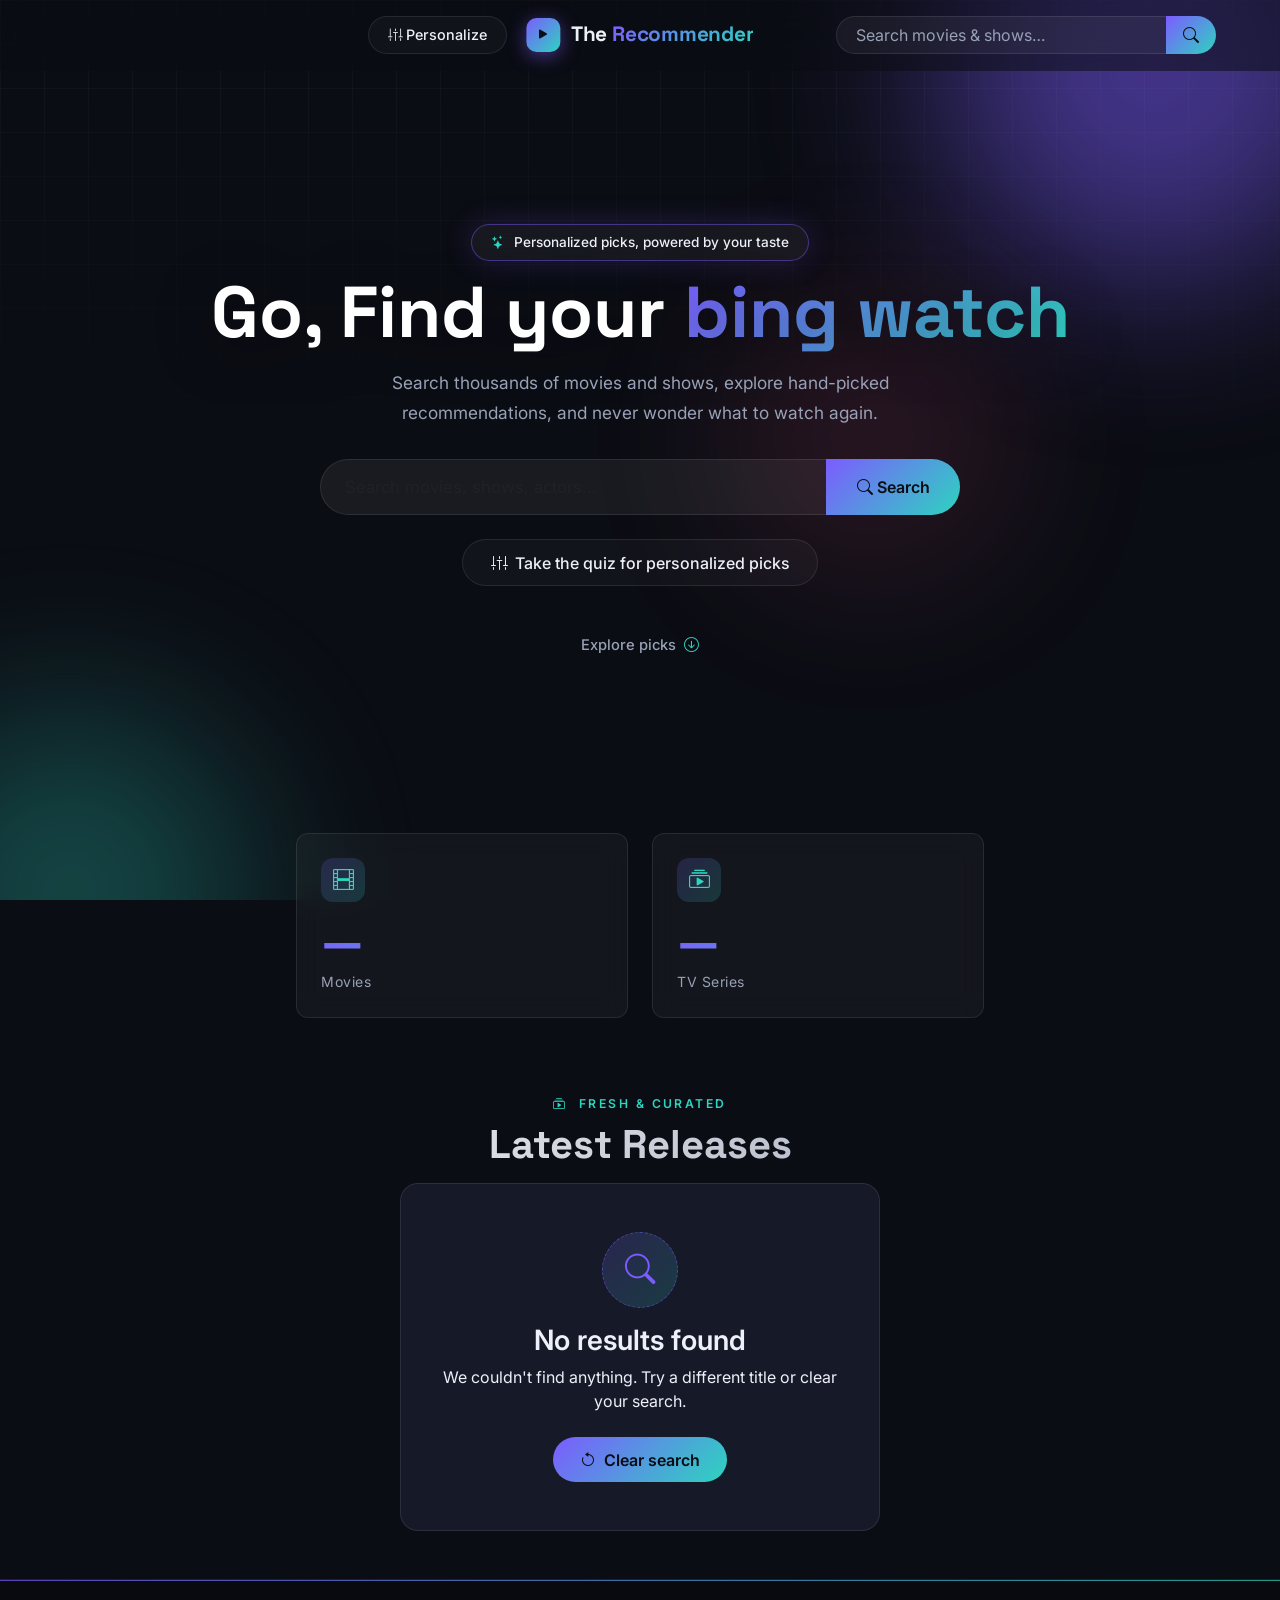
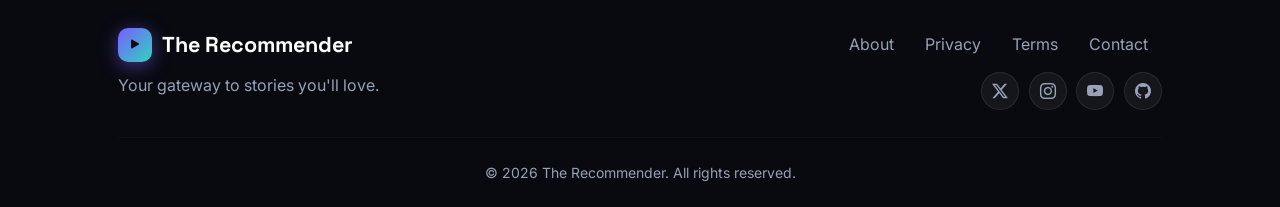
==== client/index.html @ 30dfb235 "Initial commit" ====
<!DOCTYPE html>
<html lang="en">
<head>
  <meta charset="UTF-8">
  <title>The Recommender – Discover Your Next Favorite</title>
  <meta name="viewport" content="width=device-width, initial-scale=1">
  <meta name="theme-color" content="#0b0d14">
  <meta name="description" content="The Recommender — discover movies and TV shows matched to your taste.">
  <link rel="icon" type="image/svg+xml" href="data:image/svg+xml,<svg xmlns='http://www.w3.org/2000/svg' viewBox='0 0 32 32'><rect width='32' height='32' rx='8' fill='%230b0d14'/><defs><linearGradient id='g' x1='0' y1='0' x2='1' y2='1'><stop offset='0' stop-color='%237c5cff'/><stop offset='1' stop-color='%232dd4bf'/></linearGradient></defs><path d='M9 11h5v10H9zM18 11h5v10h-5z' fill='url(%23g)'/><circle cx='23.5' cy='8.5' r='2.2' fill='%23ff5c8a'/></svg>">

  <link rel="preconnect" href="https://fonts.googleapis.com">
  <link rel="preconnect" href="https://fonts.gstatic.com" crossorigin>
  <link href="https://fonts.googleapis.com/css2?family=Space+Grotesk:wght@500;600;700&family=Inter:wght@300;400;500;600;700&display=swap" rel="stylesheet">
  <link href="https://cdn.jsdelivr.net/npm/bootstrap@5.3.3/dist/css/bootstrap.min.css" rel="stylesheet" integrity="sha384-QWTKZyjpPEjISv5WaRU9OFeRpok6YctnYmDr5pNlyT2bRjXh0JMhjY6hW+ALEwIH" crossorigin="anonymous">
  <link href="https://cdn.jsdelivr.net/npm/bootstrap-icons@1.11.3/font/bootstrap-icons.css" rel="stylesheet" integrity="sha384-tViUnnbYAV00FLIhhi3v/dWt3Jxw4gZQcNoSCxCIFNJVCx7/D55/wXsrNIRANwdD" crossorigin="anonymous">
  <link href="assets/css/style.css" rel="stylesheet">
</head>
<body>
  <div class="bg-scene" aria-hidden="true">
    <div class="bg-grid"></div>
    <div class="bg-orb orb-1"></div>
    <div class="bg-orb orb-2"></div>
    <div class="bg-orb orb-3"></div>
  </div>

  <nav class="navbar navbar-expand-lg px-3 px-md-5 py-3" id="mainNavbar">
    <div class="container-fluid px-0 px-lg-3">
      <a class="navbar-brand" href="index.html">
        <span class="brand-logo"><i class="bi bi-play-fill"></i></span>
        <span class="brand-text">The <span class="grad">Recommender</span></span>
      </a>
      <button class="navbar-toggler border-0" type="button" data-bs-toggle="collapse" data-bs-target="#navContent"
              aria-controls="navContent" aria-expanded="false" aria-label="Toggle navigation">
        <i class="bi bi-list text-light fs-3"></i>
      </button>
      <div class="collapse navbar-collapse" id="navContent">
        <a class="btn btn-ghost me-2 my-2 my-lg-0" href="personalize.html" style="padding:.45rem 1.2rem;font-size:.9rem;">
          <i class="bi bi-sliders2-vertical me-1"></i>Personalize
        </a>
        <form class="search-form ms-auto w-100 w-lg-auto my-3 my-lg-0" id="navbarSearch" action="index.html" method="GET" role="search">
          <div class="input-group">
            <input class="form-control" type="search" name="q" placeholder="Search movies & shows…"
                   value="" aria-label="Search">
            <button class="btn" type="submit"><i class="bi bi-search"></i></button>
          </div>
        </form>
      </div>
    </div>
  </nav>

  <!-- Hero -->
  <section class="hero d-flex align-items-center" style="min-height:82vh;">
    <div class="container px-3 px-md-5 position-relative py-5 text-center">
      <span class="hero-pill fade-in-up"><i class="bi bi-stars"></i> Personalized picks, powered by your taste</span>
      <h1 class="hero-title fade-in-up">Go, Find your <span class="grad">bing watch</span></h1>
      <p class="hero-sub fade-in-up" style="animation-delay:.08s;">
        Search thousands of movies and shows, explore hand-picked recommendations,
        and never wonder what to watch again.
      </p>

      <form class="hero-search fade-in-up" style="animation-delay:.16s;" action="index.html" method="GET" role="search">
        <div class="input-group input-group-lg">
          <input class="form-control" type="search" name="q" placeholder="Search movies, shows, actors…"
                 value="" aria-label="Search">
          <button class="btn" type="submit"><i class="bi bi-search me-1"></i><span>Search</span></button>
        </div>
      </form>

      <div class="mt-4 fade-in-up" style="animation-delay:.26s;">
        <a href="personalize.html" class="btn btn-ghost"><i class="bi bi-sliders2-vertical me-2"></i>Take the quiz for personalized picks</a>
      </div>

      <a href="#explore" class="scroll-hint mt-5 d-inline-flex align-items-center gap-2 text-decoration-none">
        Explore picks<i class="bi bi-arrow-down-circle"></i>
      </a>
    </div>
  </section>

  <!-- Database counters -->
  <section class="py-4 position-relative" id="stats">
    <div class="container px-3 px-md-5 position-relative">
      <div class="row g-4 justify-content-center" id="statsRow">
        <div class="col-12 col-md-6 col-lg-4 reveal">
          <div class="stat-card p-4">
            <div class="stat-icon"><i class="bi bi-film"></i></div>
            <div class="counter display-5" id="statMovies">0</div>
            <small>Movies</small>
          </div>
        </div>
        <div class="col-12 col-md-6 col-lg-4 reveal">
          <div class="stat-card p-4">
            <div class="stat-icon"><i class="bi bi-collection-play"></i></div>
            <div class="counter display-5" id="statTv">0</div>
            <small>TV Series</small>
          </div>
        </div>
      </div>
    </div>
  </section>

  <!-- Explore -->
  <section class="py-5 position-relative" id="explore">
    <div class="container px-3 px-md-5 position-relative">
      <div class="section-head reveal">
        <span class="section-kicker"><i class="bi bi-collection-play me-1"></i> Fresh &amp; curated</span>
        <h2 class="section-title" id="sectionTitle">Latest Releases</h2>
      </div>

      <div class="loading" id="loading">
        <div class="spinner-border" role="status"></div>
        <div class="mt-2">Loading titles…</div>
      </div>

      <div class="row g-4" id="posterGrid"></div>

      <div class="empty-state text-center" id="emptyState" style="display:none;">
        <div class="empty-icon mx-auto mb-3"><i class="bi bi-search"></i></div>
        <h3 class="fw-semibold mb-2">No results found</h3>
        <p class="muted mb-4">We couldn't find anything. Try a different title or clear your search.</p>
        <a href="index.html" class="btn btn-gradient"><i class="bi bi-arrow-counterclockwise me-2"></i>Clear search</a>
      </div>

      <!-- Pagination -->
      <nav class="pb-5" aria-label="Pagination" id="paginationWrap" style="display:none;">
        <div class="text-center mb-3"><small class="text-muted" id="paginationInfo"></small></div>
        <ul class="pagination" id="pagination"></ul>
      </nav>
    </div>
  </section>

  <footer>
    <div class="container px-3 px-md-5">
      <div class="row align-items-center">
        <div class="col-12 col-md-6 text-center text-md-start mb-4 mb-md-0">
          <div class="footer-brand justify-content-center justify-content-md-start">
            <span class="brand-logo"><i class="bi bi-play-fill"></i></span>The Recommender
          </div>
          <p class="footer-tagline">Your gateway to stories you'll love.</p>
        </div>
        <div class="col-12 col-md-6">
          <div class="footer-links text-center text-md-end mb-3">
            <a href="#">About</a>
            <a href="#">Privacy</a>
            <a href="#">Terms</a>
            <a href="#">Contact</a>
          </div>
          <div class="social-icons">
            <a href="#" aria-label="Twitter"><i class="bi bi-twitter-x"></i></a>
            <a href="#" aria-label="Instagram"><i class="bi bi-instagram"></i></a>
            <a href="#" aria-label="YouTube"><i class="bi bi-youtube"></i></a>
            <a href="#" aria-label="GitHub"><i class="bi bi-github"></i></a>
          </div>
        </div>
      </div>
      <hr class="my-4" style="border-color:var(--border)">
      <p class="text-center small text-muted mb-0">&copy; 2026 The Recommender. All rights reserved.</p>
    </div>
  </footer>

  <button class="back-to-top" id="backToTop" aria-label="Back to top"><i class="bi bi-arrow-up"></i></button>
  <div class="toast-stack" id="toastStack" aria-live="polite"></div>

  <script src="https://cdn.jsdelivr.net/npm/bootstrap@5.3.3/dist/js/bootstrap.bundle.min.js" integrity="sha384-YvpcrYf0tY3lHB60NNkmXc5s9fDVZLESaAA55NDzOxhy9GkcIdslK1eN7N6jIeHz" crossorigin="anonymous"></script>
  <script src="config.js"></script>
  <script src="assets/js/app.js"></script>
  <script src="assets/js/index.js"></script>
</body>
</html>
---- client/assets/css/style.css ----
:root{
  --brand-left:1rem;
  --bg:#0b0d14;
  --surface:#161a28;
  --surface-2:#1d2334;
  --border:rgba(255,255,255,.09);
  --text:#edf0f8;
  --muted:#98a1b5;
  --violet:#7c5cff;
  --teal:#2dd4bf;
  --pink:#ff5c8a;
  --gradient:linear-gradient(135deg,#7c5cff 0%,#2dd4bf 100%);
  --gradient-soft:linear-gradient(135deg,rgba(124,92,255,.18),rgba(45,212,191,.18));
  --radius:18px;
  --radius-sm:12px;
  --shadow:0 24px 60px rgba(0,0,0,.5);
  --transition:all .35s cubic-bezier(.4,0,.2,1);
}

*{box-sizing:border-box}
html{scroll-behavior:smooth}
body{
  margin:0;
  background:
    radial-gradient(1100px 560px at 85% -10%,rgba(124,92,255,.13),transparent 60%),
    radial-gradient(900px 520px at -5% 15%,rgba(45,212,191,.07),transparent 55%),
    var(--bg);
  background-attachment:fixed;
  color:var(--text);
  font-family:'Inter',sans-serif;
  -webkit-font-smoothing:antialiased;
  overflow-x:hidden;
}

::selection{background:var(--violet);color:#fff}
::-webkit-scrollbar{width:9px;height:9px}
::-webkit-scrollbar-track{background:var(--bg)}
::-webkit-scrollbar-thumb{background:linear-gradient(180deg,var(--violet),var(--teal));border-radius:6px}
::-webkit-scrollbar-thumb:hover{background:var(--violet)}

a{color:inherit}
img{max-width:100%}

.grad{background:var(--gradient);-webkit-background-clip:text;background-clip:text;-webkit-text-fill-color:transparent}
.text-muted{color:var(--muted)!important}

/* ============ Navbar ============ */
.navbar{
  position:sticky;top:0;z-index:1000;
  background:rgba(11,13,20,.55);
  backdrop-filter:blur(20px);
  -webkit-backdrop-filter:blur(20px);
  border-bottom:1px solid transparent;
  transition:var(--transition);
}
.navbar.scrolled{
  background:rgba(11,13,20,.9);
  border-bottom-color:var(--border);
  box-shadow:0 12px 40px rgba(0,0,0,.5);
}
.navbar-brand{
  font-family:'Space Grotesk',sans-serif;
  font-weight:700;font-size:1.3rem;
  color:var(--text);letter-spacing:-.01em;
  display:flex;align-items:center;gap:.65rem;
  transition:var(--transition);
}
.navbar-brand:hover{color:#fff}
.brand-logo{
  width:34px;height:34px;border-radius:10px;
  background:var(--gradient);
  display:inline-flex;align-items:center;justify-content:center;
  color:#0b0d14;font-size:1rem;
  box-shadow:0 4px 18px rgba(124,92,255,.5);
  transition:var(--transition);
}
.navbar-brand:hover .brand-logo{transform:rotate(-8deg) scale(1.06)}
.brand-text{white-space:nowrap}
.search-form{max-width:380px;transition:opacity .35s ease,visibility .35s ease}
@media (min-width:992px){
  .search-form.search-hidden{opacity:0;visibility:hidden;pointer-events:none}
}
.search-form .form-control{
  background:rgba(255,255,255,.05);
  border:1px solid var(--border);
  color:var(--text);
  border-radius:50rem;
  padding-left:1.2rem;
  transition:var(--transition);
}
.search-form .form-control::placeholder{color:var(--muted)}
.search-form .form-control:focus{
  background:rgba(255,255,255,.07);
  border-color:var(--violet);
  box-shadow:0 0 0 4px rgba(124,92,255,.18);
}
.search-form .btn{
  border-radius:50rem;background:var(--gradient);border:none;color:#0b0d14;
  font-weight:600;padding:.375rem 1.05rem;transition:var(--transition);
}
.search-form .btn:hover{box-shadow:0 0 20px rgba(124,92,255,.5);transform:scale(1.03)}
.navbar-toggler:focus{box-shadow:none}

@media (min-width:992px){
  .navbar .navbar-brand{
    position:absolute;left:var(--brand-left);top:50%;
    transform:translateY(-50%);z-index:2;
    transition:left .45s cubic-bezier(.4,0,.2,1),transform .45s cubic-bezier(.4,0,.2,1),color .35s;
  }
  .navbar.search-centered .navbar-brand{left:50%;transform:translate(-50%,-50%)}
  .brand-logo{transition:opacity .3s ease,transform .3s ease}
  .navbar.search-centered .brand-logo{opacity:0;transform:scale(.4)}
  .navbar-collapse{padding-left:19rem}
}

/* ============ Buttons ============ */
.btn-gradient{
  background:var(--gradient);border:none;color:#0b0d14;font-weight:600;
  border-radius:50rem;padding:.65rem 1.7rem;transition:var(--transition);
}
.btn-gradient:hover{
  box-shadow:0 10px 30px rgba(124,92,255,.5);transform:translateY(-3px);color:#0b0d14;
}
.btn-ghost{
  border:1px solid var(--border);color:var(--text);background:rgba(255,255,255,.03);
  border-radius:50rem;padding:.65rem 1.7rem;font-weight:500;transition:var(--transition);
}
.btn-ghost:hover{
  border-color:var(--violet);color:#fff;box-shadow:0 0 24px rgba(124,92,255,.3);transform:translateY(-3px);
}

/* ============ Full-page background (continuous grid + orbs) ============ */
.bg-scene{
  position:fixed;inset:0;z-index:-1;pointer-events:none;overflow:hidden;
  background:var(--bg);
}
.bg-grid{
  position:absolute;inset:0;
  background-image:
    linear-gradient(rgba(255,255,255,.045) 1px,transparent 1px),
    linear-gradient(90deg,rgba(255,255,255,.045) 1px,transparent 1px);
  background-size:44px 44px;
  -webkit-mask-image:linear-gradient(180deg,#000 0%,rgba(0,0,0,.5) 18%,transparent 55%);
  mask-image:linear-gradient(180deg,#000 0%,rgba(0,0,0,.5) 18%,transparent 55%);
}
.bg-orb{position:absolute;border-radius:50%;filter:blur(90px);pointer-events:none;will-change:transform}
.bg-orb.orb-1{width:430px;height:430px;background:var(--violet);top:-150px;right:-90px;opacity:.5;animation:float 15s ease-in-out infinite}
.bg-orb.orb-2{width:360px;height:360px;background:var(--teal);bottom:-170px;left:-110px;opacity:.3;animation:float 19s ease-in-out infinite reverse}
.bg-orb.orb-3{width:260px;height:260px;background:var(--pink);top:34%;left:58%;opacity:.16;animation:float 23s ease-in-out infinite}
@keyframes float{0%,100%{transform:translate(0,0)}50%{transform:translate(34px,-34px)}}

/* ============ Hero ============ */
.hero{position:relative;overflow:hidden}

.hero-pill{
  display:inline-flex;align-items:center;gap:.55rem;
  padding:.45rem 1.2rem;border-radius:50rem;
  background:rgba(255,255,255,.05);border:1px solid rgba(124,92,255,.45);
  color:var(--text);font-size:.85rem;font-weight:500;
  backdrop-filter:blur(8px);box-shadow:0 0 30px rgba(124,92,255,.2);
}
.hero-pill i{color:var(--teal)}
.hero-title{
  font-family:'Space Grotesk',sans-serif;font-weight:700;
  font-size:clamp(2.4rem,7vw,4.5rem);line-height:1.05;color:#fff;
  text-wrap:balance;margin:.9rem 0 0;
  text-shadow:0 10px 60px rgba(0,0,0,.45);
}
.hero-sub{
  max-width:620px;margin:1.1rem auto 2rem;
  color:var(--muted);font-size:1.08rem;line-height:1.7;
}
.hero-search{max-width:640px;margin:0 auto}
.hero-search .form-control{
  height:56px;font-size:1.05rem;border-radius:50rem;
  background:rgba(255,255,255,.06);border:1px solid var(--border);
  padding-left:1.5rem;color:var(--text);transition:var(--transition);
}
.hero-search .form-control:focus{
  background:rgba(255,255,255,.08);border-color:var(--violet);
  box-shadow:0 0 0 5px rgba(124,92,255,.2);
}
.hero-search .btn{
  height:56px;padding:0 1.9rem;border-radius:50rem;
  background:var(--gradient);border:none;color:#0b0d14;font-weight:600;font-size:1rem;
  transition:var(--transition);
}
.hero-search .btn:hover{box-shadow:0 8px 30px rgba(124,92,255,.5);transform:scale(1.03)}

.query-chip{
  display:inline-flex;align-items:center;gap:.6rem;
  padding:.5rem 1.1rem;border-radius:50rem;
  background:rgba(124,92,255,.14);border:1px solid rgba(124,92,255,.5);
  color:#d9d2ff;font-size:.9rem;
}
.query-chip a{color:#fff;opacity:.7;transition:opacity .2s}
.query-chip a:hover{opacity:1}

.stat-card{
  background:rgba(255,255,255,.04);border:1px solid var(--border);
  border-radius:var(--radius-sm);backdrop-filter:blur(12px);
  transition:var(--transition);position:relative;overflow:hidden;
}
.stat-card::before{
  content:"";position:absolute;inset:0;
  background:radial-gradient(circle at 50% -30%,rgba(124,92,255,.25),transparent 60%);
  opacity:0;transition:opacity .4s;
}
.stat-card:hover{transform:translateY(-5px);border-color:rgba(124,92,255,.55);box-shadow:0 14px 34px rgba(0,0,0,.45)}
.stat-card:hover::before{opacity:1}
.stat-card .counter{font-family:'Space Grotesk',sans-serif;font-weight:700;background:var(--gradient);-webkit-background-clip:text;background-clip:text;-webkit-text-fill-color:transparent;line-height:1.1}
.stat-card small{color:var(--muted);letter-spacing:.04em}
.stat-card .stat-icon{width:44px;height:44px;border-radius:12px;display:inline-flex;align-items:center;justify-content:center;background:var(--gradient-soft);color:var(--teal);font-size:1.3rem;margin-bottom:.9rem}

.scroll-hint{color:var(--muted);font-size:.92rem;font-weight:500;transition:var(--transition)}
.scroll-hint:hover{color:#fff}
.scroll-hint i{color:var(--teal);animation:bounceDown 2s infinite}
@keyframes bounceDown{0%,100%{transform:translateY(0)}50%{transform:translateY(6px)}}

/* ============ Sections ============ */
.section-head{text-align:center;margin-bottom:2.4rem}
.section-kicker{
  display:inline-flex;align-items:center;gap:.45rem;
  font-size:.76rem;font-weight:600;letter-spacing:.2em;text-transform:uppercase;color:var(--teal);
}
.section-title{
  font-family:'Space Grotesk',sans-serif;font-weight:700;
  font-size:clamp(1.7rem,3.6vw,2.5rem);line-height:1.15;margin:.5rem 0 0;
  background:linear-gradient(120deg,#fff,var(--muted));
  -webkit-background-clip:text;background-clip:text;-webkit-text-fill-color:transparent;
}

/* ============ Poster cards ============ */
.poster-card{
  background:var(--surface);border:1px solid var(--border);
  border-radius:var(--radius);overflow:hidden;position:relative;
  transition:var(--transition);
}
.poster-card img{transition:transform .6s cubic-bezier(.2,.7,.3,1)}
.poster-card:hover{
  transform:translateY(-10px);
  border-color:rgba(124,92,255,.6);
  box-shadow:var(--shadow),0 0 44px rgba(124,92,255,.22);
}
.poster-card:hover img{transform:scale(1.08)}
.rating-pill{
  display:inline-flex;align-items:center;gap:.35rem;
  padding:.3rem .65rem;border-radius:50rem;
  background:rgba(11,13,20,.78);border:1px solid rgba(255,255,255,.16);
  backdrop-filter:blur(8px);color:#fff;font-size:.8rem;font-weight:600;line-height:1;
}
.rating-pill i{color:#ffd166}
.type-badge{
  position:absolute;top:.6rem;right:.6rem;padding:.3rem .65rem;border-radius:50rem;
  background:rgba(11,13,20,.78);border:1px solid rgba(255,255,255,.16);
  backdrop-filter:blur(8px);color:#fff;font-size:.7rem;font-weight:700;letter-spacing:.08em;
}
.card-overlay{
  position:absolute;inset:0;
  background:linear-gradient(0deg,rgba(11,13,20,.95),rgba(11,13,20,.25) 55%,transparent);
  opacity:0;transition:opacity .35s;
  display:flex;flex-direction:column;justify-content:flex-end;padding:1rem;
}
.poster-card:hover .card-overlay{opacity:1}
.badge-view{
  width:30px;height:30px;border-radius:50%;background:var(--gradient);
  color:#0b0d14;display:inline-flex;align-items:center;justify-content:center;font-size:.9rem;
}

/* ============ Pagination ============ */
.pagination{display:flex;justify-content:center;gap:.5rem;flex-wrap:wrap;margin:0}
.page-item{margin:0}
.page-item + .page-item{margin-left:0}
.page-link{
  display:flex;align-items:center;justify-content:center;
  min-width:40px;height:40px;padding:0 .6rem;border-radius:12px;
  background:rgba(255,255,255,.04);border:1px solid var(--border);
  color:var(--muted);font-weight:500;font-size:.95rem;text-decoration:none;
  transition:var(--transition);
}
.page-link:hover{background:rgba(124,92,255,.16);border-color:rgba(124,92,255,.65);color:#fff;transform:translateY(-2px)}
.page-item.active .page-link{background:var(--gradient);border-color:transparent;color:#0b0d14;font-weight:700;box-shadow:0 8px 26px rgba(124,92,255,.5)}
.page-item.disabled .page-link{opacity:.35;pointer-events:none}

/* ============ Empty state ============ */
.empty-state{max-width:480px;margin:0 auto;padding:3rem 1.5rem;background:var(--surface);border:1px solid var(--border);border-radius:var(--radius)}
.empty-icon{
  width:76px;height:76px;border-radius:50%;
  background:var(--gradient-soft);border:1px dashed rgba(124,92,255,.55);
  display:flex;align-items:center;justify-content:center;
  font-size:1.9rem;color:var(--violet);
  animation:spinSlow 16s linear infinite;
}
@keyframes spinSlow{to{transform:rotate(360deg)}}

/* ============ Detail ============ */
.detail-hero{background:transparent}
.parallax-bg{position:absolute;inset:0;background-size:cover;background-position:center;will-change:transform;filter:brightness(.65)}
.hero-scrim{position:absolute;inset:0;background:linear-gradient(180deg,rgba(11,13,20,.35),rgba(11,13,20,.55) 45%,transparent 100%)}
.detail-poster{
  box-shadow:0 30px 80px rgba(0,0,0,.65),0 0 60px rgba(124,92,255,.28);
  border:1px solid rgba(255,255,255,.14);
}
.detail-title{
  font-family:'Space Grotesk',sans-serif;font-weight:700;
  font-size:clamp(2rem,5vw,3.4rem);line-height:1.08;color:#fff;
  text-shadow:0 6px 30px rgba(0,0,0,.6);
}
.meta-chip{
  display:inline-flex;align-items:center;gap:.4rem;
  padding:.38rem .9rem;border-radius:50rem;
  background:rgba(255,255,255,.07);border:1px solid var(--border);
  color:var(--text);font-size:.85rem;font-weight:500;
}
.detail-overview{max-width:720px;line-height:1.8;color:var(--muted);font-size:1.05rem;margin:0}
.info-tile{
  background:var(--surface);border:1px solid var(--border);border-radius:var(--radius-sm);
  padding:1.1rem .9rem;text-align:center;transition:var(--transition);height:100%;
}
.info-tile:hover{transform:translateY(-4px);border-color:rgba(124,92,255,.55);box-shadow:0 12px 30px rgba(0,0,0,.35)}
.info-tile small{color:var(--muted);letter-spacing:.09em;font-size:.7rem;text-transform:uppercase}
.info-tile .info-value{font-weight:600;font-size:.98rem;margin-top:.35rem}

/* ============ Back to top ============ */
.back-to-top{
  position:fixed;right:1.25rem;bottom:1.25rem;z-index:1100;
  width:46px;height:46px;border-radius:50%;
  background:var(--gradient);border:none;color:#0b0d14;
  display:flex;align-items:center;justify-content:center;font-size:1.2rem;
  box-shadow:0 8px 26px rgba(124,92,255,.5);
  opacity:0;transform:translateY(16px);pointer-events:none;
  transition:var(--transition);
}
.back-to-top.show{opacity:1;transform:translateY(0);pointer-events:auto}
.back-to-top:hover{transform:translateY(-4px) scale(1.07);box-shadow:0 12px 34px rgba(124,92,255,.65)}
.back-to-top:focus-visible{outline:2px solid var(--teal);outline-offset:3px}

/* ============ Toasts ============ */
.toast-stack{position:fixed;left:50%;bottom:1.5rem;transform:translateX(-50%);z-index:1200;display:flex;flex-direction:column;gap:.5rem;align-items:center;pointer-events:none}
.app-toast{
  display:flex;align-items:center;gap:.6rem;
  padding:.7rem 1.25rem;border-radius:50rem;
  background:rgba(29,35,52,.95);backdrop-filter:blur(14px);
  border:1px solid rgba(124,92,255,.55);color:var(--text);font-size:.9rem;white-space:nowrap;
  box-shadow:0 14px 40px rgba(0,0,0,.55);
  animation:toastIn .35s cubic-bezier(.2,.9,.3,1.3) both;
}
.app-toast i{color:var(--teal);font-size:1.05rem}
.app-toast.hide{animation:toastOut .3s ease both}
@keyframes toastIn{from{opacity:0;transform:translateY(16px) scale(.9)}to{opacity:1;transform:translateY(0) scale(1)}}
@keyframes toastOut{to{opacity:0;transform:translateY(10px) scale(.95)}}

/* ============ Footer ============ */
footer{background:#080a10;border-top:1px solid var(--border);padding:3rem 0 1.5rem;position:relative;overflow:hidden}
footer::before{content:"";position:absolute;top:0;left:0;right:0;height:1px;background:var(--gradient);opacity:.7}
.footer-brand{font-family:'Space Grotesk',sans-serif;font-weight:700;font-size:1.35rem;color:#fff;display:flex;align-items:center;gap:.6rem}
.footer-tagline{color:var(--muted);margin-top:.7rem}
.footer-links a{color:var(--muted);text-decoration:none;margin:0 .85rem;transition:var(--transition);position:relative}
.footer-links a:hover{color:#fff}
.footer-links a::after{content:"";position:absolute;left:50%;bottom:-4px;width:0;height:1px;background:var(--teal);transition:width .3s ease,left .3s ease}
.footer-links a:hover::after{width:100%;left:0}
.social-icons{display:flex;gap:.6rem;justify-content:center}
.social-icons a{
  display:inline-flex;align-items:center;justify-content:center;
  width:38px;height:38px;border-radius:50%;
  background:rgba(255,255,255,.05);border:1px solid var(--border);color:var(--muted);
  font-size:1rem;transition:var(--transition);
}
.social-icons a:hover{color:#0b0d14;background:var(--gradient);border-color:transparent;transform:translateY(-3px);box-shadow:0 8px 22px rgba(124,92,255,.45)}

/* ============ Animations / reveal ============ */
@keyframes fadeInUp{from{opacity:0;transform:translateY(30px)}to{opacity:1;transform:translateY(0)}}
.fade-in-up{animation:fadeInUp .7s cubic-bezier(.2,.7,.3,1) both}
.reveal{opacity:0;transform:translateY(26px);transition:opacity .7s cubic-bezier(.2,.7,.3,1),transform .7s cubic-bezier(.2,.7,.3,1)}
.reveal.visible{opacity:1;transform:none}

/* ============ Quiz ============ */
.quiz-hero{position:relative;padding:4rem 0 1rem}
.quiz-kicker{color:var(--teal);font-size:.78rem;font-weight:600;letter-spacing:.2em;text-transform:uppercase;display:inline-flex;align-items:center;gap:.5rem}
.quiz-title{font-family:'Space Grotesk',sans-serif;font-weight:700;font-size:clamp(2rem,5vw,3.2rem);line-height:1.08;color:#fff;margin:.6rem 0 .8rem}
.quiz-sub{color:var(--muted);max-width:560px;line-height:1.7}
.quiz-skip{color:var(--muted);font-size:.92rem;text-decoration:none;transition:var(--transition)}
.quiz-skip:hover{color:#fff}
.quiz-skip i{color:var(--teal)}

.quiz-card{
  background:var(--surface);border:1px solid var(--border);border-radius:var(--radius);
  padding:1.6rem 1.6rem 1.4rem;position:relative;transition:var(--transition);
}
.quiz-card .qnum{
  position:absolute;top:1.1rem;right:1.2rem;font-family:'Space Grotesk',sans-serif;
  font-weight:700;font-size:1rem;color:var(--violet);opacity:.85;
}
.quiz-card h3{font-family:'Space Grotesk',sans-serif;font-weight:600;font-size:1.12rem;color:#fff;margin:0 0 .3rem}
.quiz-card .qsub{color:var(--muted);font-size:.88rem;margin-bottom:1.1rem}
.quiz-card .form-check-input{display:none}

.opt-chip{
  display:inline-flex;align-items:center;gap:.55rem;cursor:pointer;
  padding:.55rem 1.15rem;border-radius:50rem;
  background:rgba(255,255,255,.04);border:1px solid var(--border);
  color:var(--text);font-size:.9rem;font-weight:500;
  transition:var(--transition);user-select:none;
}
.opt-chip:hover{border-color:rgba(124,92,255,.6);background:rgba(124,92,255,.08)}
.opt-chip i{color:var(--muted);transition:var(--transition)}
.form-check-input:checked + .opt-chip{
  background:var(--gradient-soft);border-color:var(--violet);color:#fff;
  box-shadow:0 0 0 4px rgba(124,92,255,.15);
}
.form-check-input:checked + .opt-chip i{color:var(--teal)}
.form-check-input:checked + .opt-chip .check{opacity:1}
.opt-chip .check{opacity:0;color:var(--teal);margin-left:.15rem;transition:var(--transition)}
.opt-chip .check{margin-left:auto}

.media-card{
  display:block;cursor:pointer;text-align:center;
  background:rgba(255,255,255,.03);border:1px solid var(--border);border-radius:var(--radius-sm);
  padding:1.4rem 1rem;transition:var(--transition);position:relative;overflow:hidden;
}
.media-card:hover{border-color:rgba(124,92,255,.6);transform:translateY(-3px)}
.media-card .micon{font-size:2rem;color:var(--muted);display:block;margin-bottom:.5rem;transition:var(--transition)}
.media-card .mlabel{font-weight:600;color:var(--text);font-size:1rem}
.media-card .mdesc{color:var(--muted);font-size:.8rem;margin-top:.2rem}
.form-check-input:checked + .media-card{
  background:var(--gradient-soft);border-color:var(--violet);box-shadow:0 0 0 4px rgba(124,92,255,.15);
}
.form-check-input:checked + .media-card .micon{color:var(--teal)}
.form-check-input:checked + .media-card::after{
  content:"\F26A";font-family:'bootstrap-icons';
  position:absolute;top:.6rem;right:.7rem;color:var(--teal);font-size:1rem;
}

.fav-item{position:relative;cursor:pointer;border-radius:var(--radius-sm);overflow:hidden;border:2px solid transparent;transition:var(--transition)}
.fav-item img{aspect-ratio:2/3;object-fit:cover;width:100%;transition:transform .4s cubic-bezier(.2,.7,.3,1)}
.fav-item:hover img{transform:scale(1.05)}
.fav-item .fav-name{
  position:absolute;left:0;right:0;bottom:0;padding:.4rem .5rem;
  background:linear-gradient(0deg,rgba(11,13,20,.95),transparent);
  color:#fff;font-size:.72rem;font-weight:600;text-align:left;
  white-space:nowrap;overflow:hidden;text-overflow:ellipsis;
}
.fav-item.selected{border-color:var(--violet);box-shadow:0 0 0 4px rgba(124,92,255,.25)}
.fav-item.selected::after{
  content:"\F26A";font-family:'bootstrap-icons';position:absolute;top:.45rem;right:.45rem;
  width:22px;height:22px;border-radius:50%;background:var(--gradient);color:#0b0d14;
  display:flex;align-items:center;justify-content:center;font-size:.8rem;
}
.fav-input .form-control{background:rgba(255,255,255,.05);border:1px solid var(--border);color:var(--text);border-radius:50rem;padding-left:1.2rem}
.fav-input .form-control::placeholder{color:var(--muted)}
.fav-input .form-control:focus{background:rgba(255,255,255,.07);border-color:var(--violet);box-shadow:0 0 0 4px rgba(124,92,255,.18)}
.fav-note{color:var(--muted);font-size:.8rem}
.fav-badge{
  position:absolute;top:.45rem;left:.45rem;padding:.18rem .5rem;border-radius:50rem;
  background:rgba(11,13,20,.78);border:1px solid rgba(255,255,255,.16);
  color:#fff;font-size:.6rem;font-weight:700;letter-spacing:.08em;
}

.q-skip{color:var(--muted);font-size:.82rem;cursor:pointer;background:none;border:none;transition:var(--transition);text-decoration:underline;text-decoration-style:dotted}
.q-skip:hover{color:#fff}
.quiz-card.skipped{opacity:.45;border-style:dashed}
.quiz-card.skipped .form-check-input:disabled + *{pointer-events:none}

.btn-submit{background:var(--gradient);border:none;color:#0b0d14;font-weight:700;border-radius:50rem;padding:.85rem 2.4rem;font-size:1.05rem;transition:var(--transition)}
.btn-submit:hover{box-shadow:0 12px 34px rgba(124,92,255,.55);transform:translateY(-3px);color:#0b0d14}

.result-chip{display:inline-flex;align-items:center;gap:.4rem;padding:.4rem .9rem;border-radius:50rem;background:rgba(124,92,255,.14);border:1px solid rgba(124,92,255,.5);color:#d9d2ff;font-size:.82rem}
.result-chip i{color:var(--teal)}
.result-count{color:var(--muted);font-size:.95rem}

.loading{
  text-align:center;padding:4rem 1rem;color:var(--muted);
}
.loading .spinner-border{width:2.5rem;height:2.5rem;color:var(--violet)}

/* ============ Responsive ============ */
@media (min-width:992px){
  .search-form{width:380px}
  .social-icons{justify-content:flex-end}
}
@media (max-width:767.98px){
  .hero{min-height:auto!important}
  .hero-sub{font-size:1rem}
  .stat-card small{font-size:.72rem}
}
@media (min-width:768px){:root{--brand-left:3rem}}
@media (min-width:992px){:root{--brand-left:4rem}}
@media (max-width:575.98px){
  .hero-title{font-size:2.35rem}
  .hero-search .btn{padding:0 1.3rem}
  .hero-search .btn span{display:none}
}

@media (prefers-reduced-motion:reduce){
  *,*::before,*::after{animation-duration:.01ms!important;animation-iteration-count:1!important;transition-duration:.01ms!important;scroll-behavior:auto!important}
}
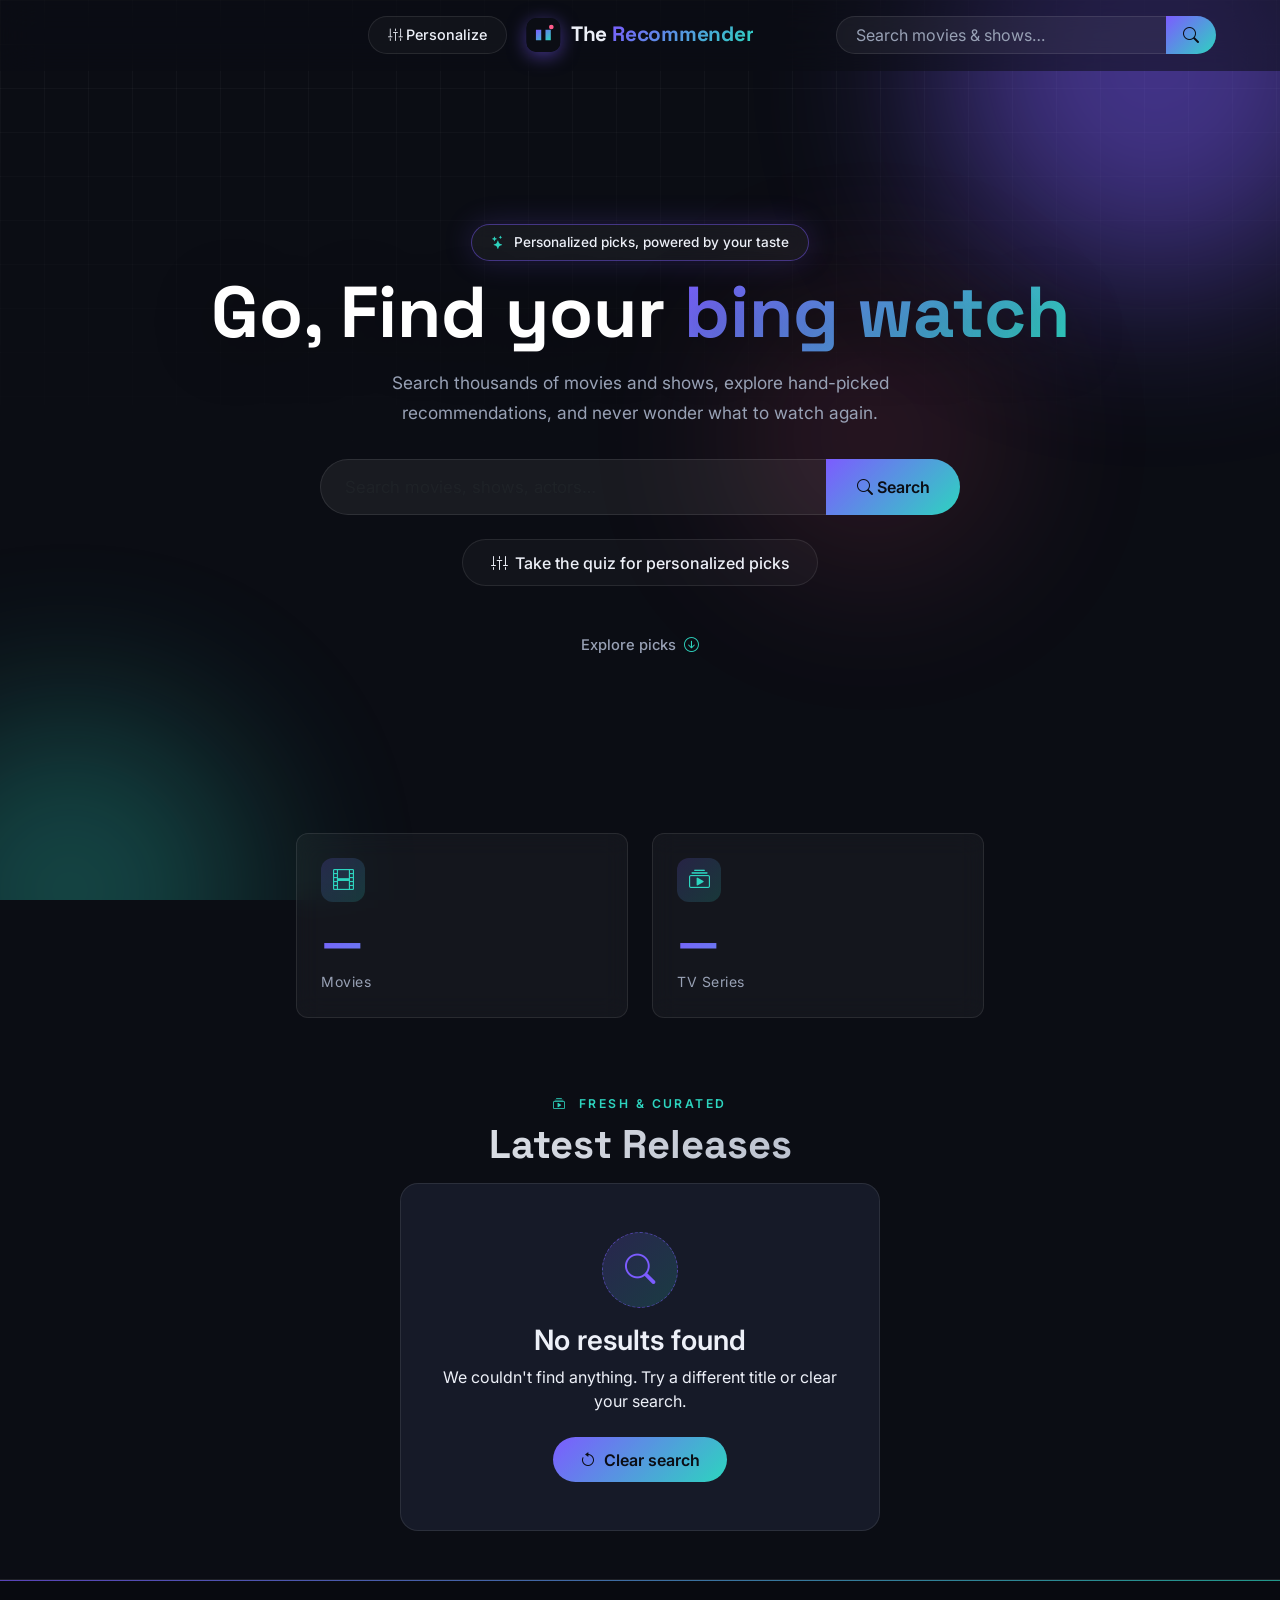
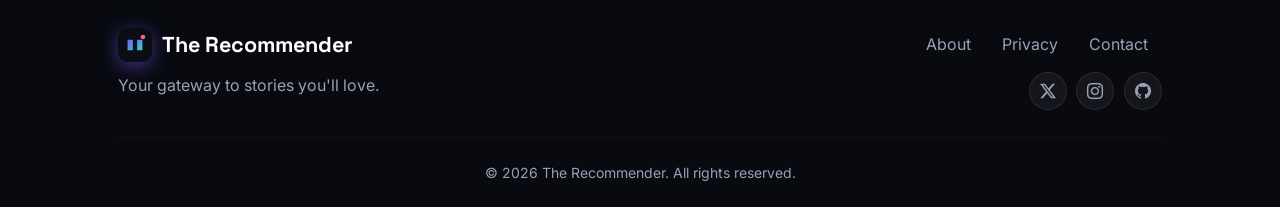
==== commit 48a3d935: "Added links, updated readme" ====
--- a/client/index.html
+++ b/client/index.html
@@ -26,7 +26,7 @@
   <nav class="navbar navbar-expand-lg px-3 px-md-5 py-3" id="mainNavbar">
     <div class="container-fluid px-0 px-lg-3">
       <a class="navbar-brand" href="index.html">
-        <span class="brand-logo"><i class="bi bi-play-fill"></i></span>
+        <span class="brand-logo"><img src="assets/img/favicon.svg" alt="The Recommender"></span>
         <span class="brand-text">The <span class="grad">Recommender</span></span>
       </a>
       <button class="navbar-toggler border-0" type="button" data-bs-toggle="collapse" data-bs-target="#navContent"
@@ -133,22 +133,20 @@
       <div class="row align-items-center">
         <div class="col-12 col-md-6 text-center text-md-start mb-4 mb-md-0">
           <div class="footer-brand justify-content-center justify-content-md-start">
-            <span class="brand-logo"><i class="bi bi-play-fill"></i></span>The Recommender
+            <span class="brand-logo"><img src="assets/img/favicon.svg" alt="The Recommender"></span>The Recommender
           </div>
           <p class="footer-tagline">Your gateway to stories you'll love.</p>
         </div>
         <div class="col-12 col-md-6">
           <div class="footer-links text-center text-md-end mb-3">
-            <a href="#">About</a>
-            <a href="#">Privacy</a>
-            <a href="#">Terms</a>
+            <a href="https://github.com/bropro0707/the-recommender/blob/main/README.md" target="_blank" rel="noopener">About</a>
+            <a href="privacy.html">Privacy</a>
             <a href="#">Contact</a>
           </div>
           <div class="social-icons">
-            <a href="#" aria-label="Twitter"><i class="bi bi-twitter-x"></i></a>
-            <a href="#" aria-label="Instagram"><i class="bi bi-instagram"></i></a>
-            <a href="#" aria-label="YouTube"><i class="bi bi-youtube"></i></a>
-            <a href="#" aria-label="GitHub"><i class="bi bi-github"></i></a>
+            <a href="https://x.com/bropro_07" target="_blank" rel="noopener" aria-label="Twitter"><i class="bi bi-twitter-x"></i></a>
+            <a href="https://www.instagram.com/khan_sahaab_7/" target="_blank" rel="noopener" aria-label="Instagram"><i class="bi bi-instagram"></i></a>
+            <a href="https://github.com/bropro0707" target="_blank" rel="noopener" aria-label="GitHub"><i class="bi bi-github"></i></a>
           </div>
         </div>
       </div>
--- a/client/assets/css/style.css
+++ b/client/assets/css/style.css
@@ -68,12 +68,11 @@
 .navbar-brand:hover{color:#fff}
 .brand-logo{
   width:34px;height:34px;border-radius:10px;
-  background:var(--gradient);
   display:inline-flex;align-items:center;justify-content:center;
-  color:#0b0d14;font-size:1rem;
   box-shadow:0 4px 18px rgba(124,92,255,.5);
   transition:var(--transition);
 }
+.brand-logo img{width:100%;height:100%;border-radius:10px}
 .navbar-brand:hover .brand-logo{transform:rotate(-8deg) scale(1.06)}
 .brand-text{white-space:nowrap}
 .search-form{max-width:380px;transition:opacity .35s ease,visibility .35s ease}
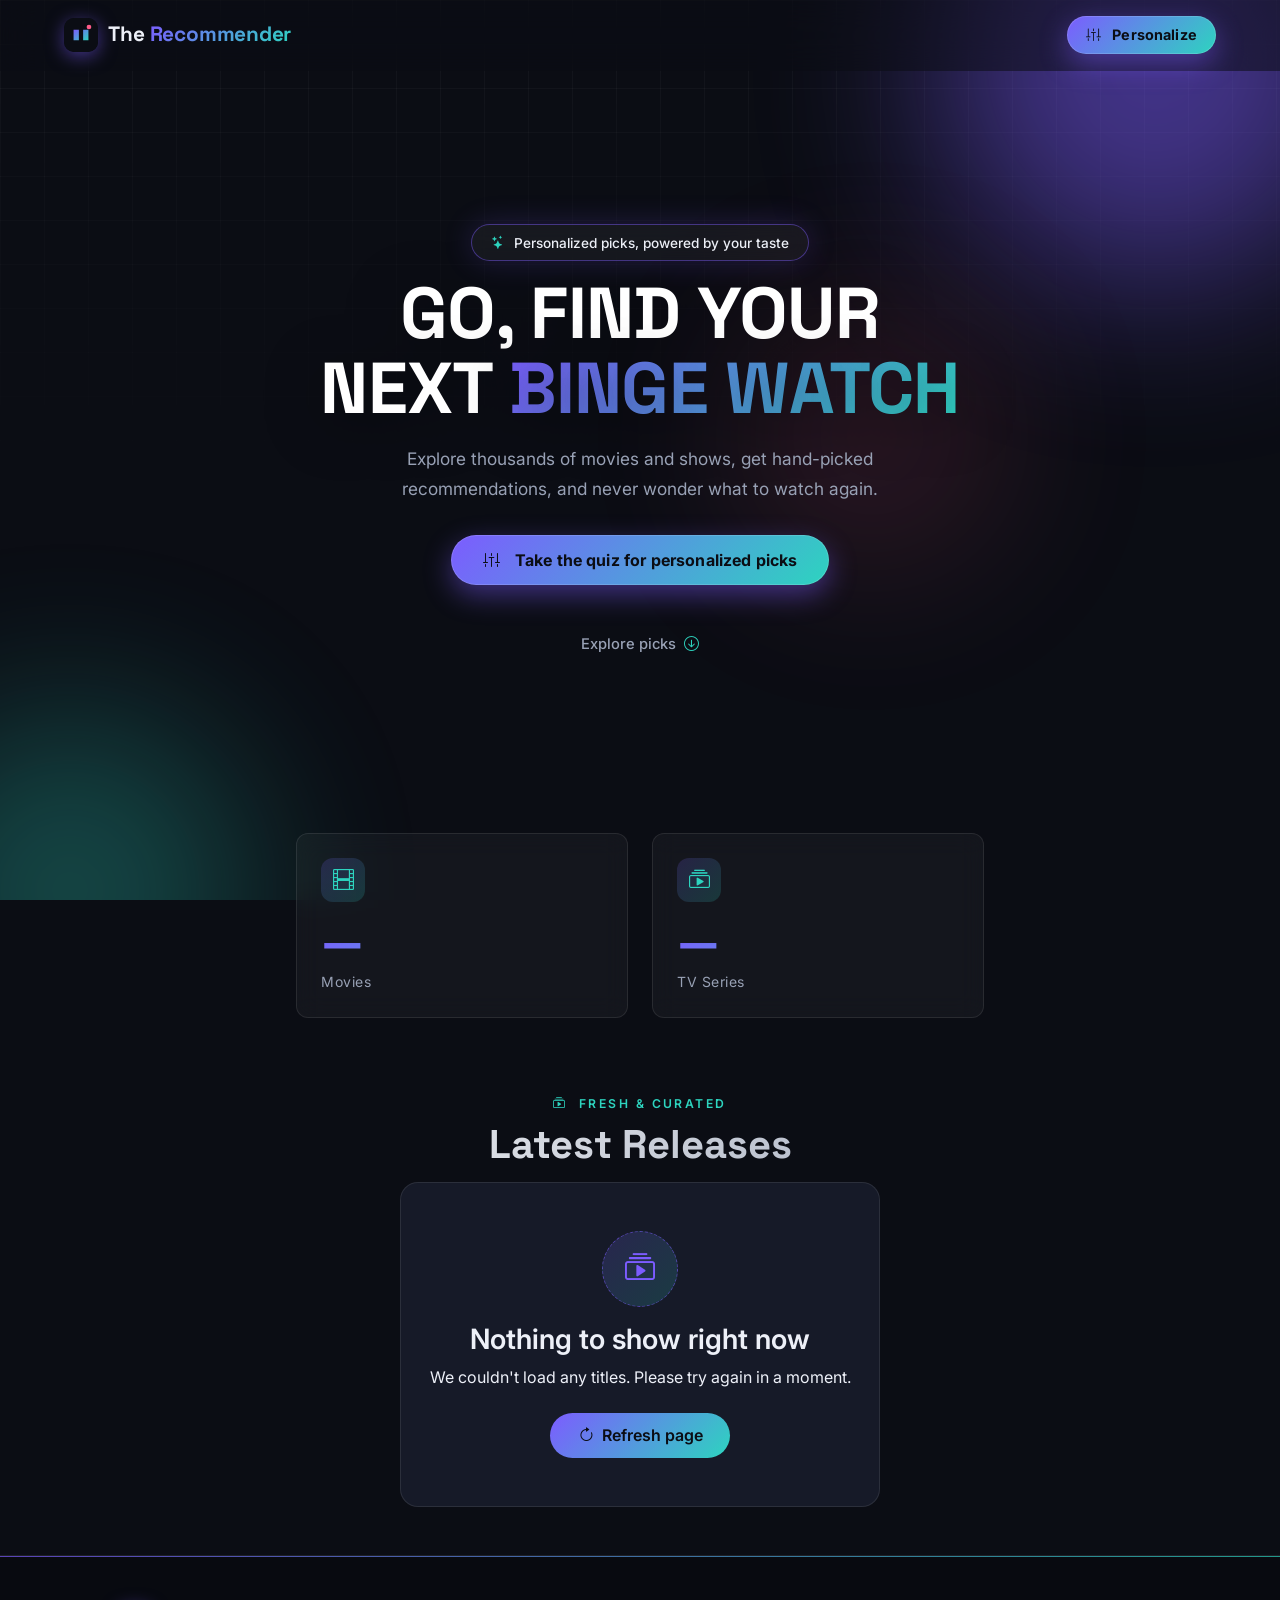
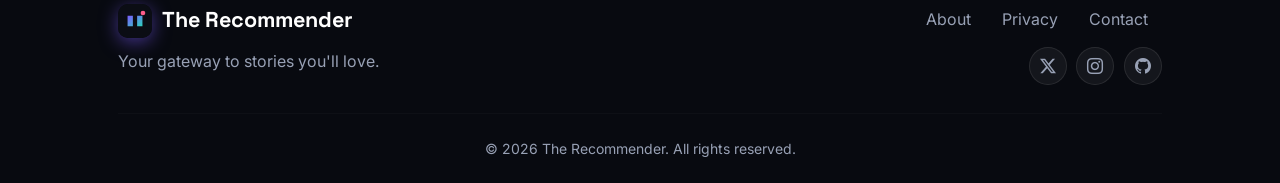
==== commit 0773fb85: "Fix the major bugs" ====
--- a/client/index.html
+++ b/client/index.html
@@ -34,16 +34,9 @@
         <i class="bi bi-list text-light fs-3"></i>
       </button>
       <div class="collapse navbar-collapse" id="navContent">
-        <a class="btn btn-ghost me-2 my-2 my-lg-0" href="personalize.html" style="padding:.45rem 1.2rem;font-size:.9rem;">
+        <a class="btn btn-personalize btn-personalize-sm ms-auto my-2 my-lg-0" href="personalize.html">
           <i class="bi bi-sliders2-vertical me-1"></i>Personalize
         </a>
-        <form class="search-form ms-auto w-100 w-lg-auto my-3 my-lg-0" id="navbarSearch" action="index.html" method="GET" role="search">
-          <div class="input-group">
-            <input class="form-control" type="search" name="q" placeholder="Search movies & shows…"
-                   value="" aria-label="Search">
-            <button class="btn" type="submit"><i class="bi bi-search"></i></button>
-          </div>
-        </form>
       </div>
     </div>
   </nav>
@@ -52,22 +45,14 @@
   <section class="hero d-flex align-items-center" style="min-height:82vh;">
     <div class="container px-3 px-md-5 position-relative py-5 text-center">
       <span class="hero-pill fade-in-up"><i class="bi bi-stars"></i> Personalized picks, powered by your taste</span>
-      <h1 class="hero-title fade-in-up">Go, Find your <span class="grad">bing watch</span></h1>
+      <h1 class="hero-title fade-in-up">Go, find your next <span class="grad">binge watch</span></h1>
       <p class="hero-sub fade-in-up" style="animation-delay:.08s;">
-        Search thousands of movies and shows, explore hand-picked recommendations,
+        Explore thousands of movies and shows, get hand-picked recommendations,
         and never wonder what to watch again.
       </p>
 
-      <form class="hero-search fade-in-up" style="animation-delay:.16s;" action="index.html" method="GET" role="search">
-        <div class="input-group input-group-lg">
-          <input class="form-control" type="search" name="q" placeholder="Search movies, shows, actors…"
-                 value="" aria-label="Search">
-          <button class="btn" type="submit"><i class="bi bi-search me-1"></i><span>Search</span></button>
-        </div>
-      </form>
-
-      <div class="mt-4 fade-in-up" style="animation-delay:.26s;">
-        <a href="personalize.html" class="btn btn-ghost"><i class="bi bi-sliders2-vertical me-2"></i>Take the quiz for personalized picks</a>
+      <div class="mt-4 fade-in-up" style="animation-delay:.16s;">
+        <a href="personalize.html" class="btn btn-personalize btn-personalize-pulse"><i class="bi bi-sliders2-vertical me-2"></i>Take the quiz for personalized picks</a>
       </div>
 
       <a href="#explore" class="scroll-hint mt-5 d-inline-flex align-items-center gap-2 text-decoration-none">
@@ -114,10 +99,10 @@
       <div class="row g-4" id="posterGrid"></div>
 
       <div class="empty-state text-center" id="emptyState" style="display:none;">
-        <div class="empty-icon mx-auto mb-3"><i class="bi bi-search"></i></div>
-        <h3 class="fw-semibold mb-2">No results found</h3>
-        <p class="muted mb-4">We couldn't find anything. Try a different title or clear your search.</p>
-        <a href="index.html" class="btn btn-gradient"><i class="bi bi-arrow-counterclockwise me-2"></i>Clear search</a>
+        <div class="empty-icon mx-auto mb-3"><i class="bi bi-collection-play"></i></div>
+        <h3 class="fw-semibold mb-2">Nothing to show right now</h3>
+        <p class="muted mb-4">We couldn't load any titles. Please try again in a moment.</p>
+        <a href="index.html" class="btn btn-gradient"><i class="bi bi-arrow-clockwise me-2"></i>Refresh page</a>
       </div>
 
       <!-- Pagination -->
--- a/client/assets/css/style.css
+++ b/client/assets/css/style.css
@@ -75,40 +75,14 @@
 .brand-logo img{width:100%;height:100%;border-radius:10px}
 .navbar-brand:hover .brand-logo{transform:rotate(-8deg) scale(1.06)}
 .brand-text{white-space:nowrap}
-.search-form{max-width:380px;transition:opacity .35s ease,visibility .35s ease}
-@media (min-width:992px){
-  .search-form.search-hidden{opacity:0;visibility:hidden;pointer-events:none}
-}
-.search-form .form-control{
-  background:rgba(255,255,255,.05);
-  border:1px solid var(--border);
-  color:var(--text);
-  border-radius:50rem;
-  padding-left:1.2rem;
-  transition:var(--transition);
-}
-.search-form .form-control::placeholder{color:var(--muted)}
-.search-form .form-control:focus{
-  background:rgba(255,255,255,.07);
-  border-color:var(--violet);
-  box-shadow:0 0 0 4px rgba(124,92,255,.18);
-}
-.search-form .btn{
-  border-radius:50rem;background:var(--gradient);border:none;color:#0b0d14;
-  font-weight:600;padding:.375rem 1.05rem;transition:var(--transition);
-}
-.search-form .btn:hover{box-shadow:0 0 20px rgba(124,92,255,.5);transform:scale(1.03)}
 .navbar-toggler:focus{box-shadow:none}
 
 @media (min-width:992px){
   .navbar .navbar-brand{
     position:absolute;left:var(--brand-left);top:50%;
     transform:translateY(-50%);z-index:2;
-    transition:left .45s cubic-bezier(.4,0,.2,1),transform .45s cubic-bezier(.4,0,.2,1),color .35s;
+    transition:color .35s;
   }
-  .navbar.search-centered .navbar-brand{left:50%;transform:translate(-50%,-50%)}
-  .brand-logo{transition:opacity .3s ease,transform .3s ease}
-  .navbar.search-centered .brand-logo{opacity:0;transform:scale(.4)}
   .navbar-collapse{padding-left:19rem}
 }
 
@@ -126,6 +100,29 @@
 }
 .btn-ghost:hover{
   border-color:var(--violet);color:#fff;box-shadow:0 0 24px rgba(124,92,255,.3);transform:translateY(-3px);
+}
+.btn-personalize{
+  display:inline-flex;align-items:center;justify-content:center;gap:.5rem;
+  background:var(--gradient);border:none;border-radius:50rem;
+  color:#0b0d14;font-weight:700;padding:.8rem 2rem;letter-spacing:.01em;
+  box-shadow:0 10px 28px rgba(124,92,255,.45),0 0 0 1px rgba(255,255,255,.14) inset;
+  transition:var(--transition);
+}
+.btn-personalize:hover{
+  color:#0b0d14;transform:translateY(-3px) scale(1.02);
+  box-shadow:0 16px 40px rgba(124,92,255,.6),0 0 34px rgba(45,212,191,.3),0 0 0 1px rgba(255,255,255,.18) inset;
+}
+.btn-personalize:focus-visible{outline:2px solid var(--teal);outline-offset:3px}
+.btn-personalize-sm{padding:.5rem 1.2rem;font-size:.9rem;font-weight:700}
+.btn-personalize-pulse{animation:ctaGlow 3s ease-in-out infinite}
+.btn-personalize-pulse:hover{animation:none}
+@keyframes ctaGlow{
+  0%,100%{box-shadow:0 10px 28px rgba(124,92,255,.45),0 0 0 0 rgba(45,212,191,.35),0 0 0 1px rgba(255,255,255,.14) inset}
+  50%{box-shadow:0 10px 28px rgba(124,92,255,.55),0 0 0 10px rgba(45,212,191,0),0 0 0 1px rgba(255,255,255,.14) inset}
+}
+.action-btn.active{
+  background:var(--gradient-soft);border-color:var(--violet);color:#fff;
+  box-shadow:0 0 0 4px rgba(124,92,255,.18);
 }
 
 /* ============ Full-page background (continuous grid + orbs) ============ */
@@ -162,30 +159,13 @@
 .hero-title{
   font-family:'Space Grotesk',sans-serif;font-weight:700;
   font-size:clamp(2.4rem,7vw,4.5rem);line-height:1.05;color:#fff;
-  text-wrap:balance;margin:.9rem 0 0;
+  text-wrap:balance;margin:.9rem 0 0;text-transform:uppercase;letter-spacing:-.01em;
   text-shadow:0 10px 60px rgba(0,0,0,.45);
 }
 .hero-sub{
   max-width:620px;margin:1.1rem auto 2rem;
   color:var(--muted);font-size:1.08rem;line-height:1.7;
 }
-.hero-search{max-width:640px;margin:0 auto}
-.hero-search .form-control{
-  height:56px;font-size:1.05rem;border-radius:50rem;
-  background:rgba(255,255,255,.06);border:1px solid var(--border);
-  padding-left:1.5rem;color:var(--text);transition:var(--transition);
-}
-.hero-search .form-control:focus{
-  background:rgba(255,255,255,.08);border-color:var(--violet);
-  box-shadow:0 0 0 5px rgba(124,92,255,.2);
-}
-.hero-search .btn{
-  height:56px;padding:0 1.9rem;border-radius:50rem;
-  background:var(--gradient);border:none;color:#0b0d14;font-weight:600;font-size:1rem;
-  transition:var(--transition);
-}
-.hero-search .btn:hover{box-shadow:0 8px 30px rgba(124,92,255,.5);transform:scale(1.03)}
-
 .query-chip{
   display:inline-flex;align-items:center;gap:.6rem;
   padding:.5rem 1.1rem;border-radius:50rem;
@@ -448,6 +428,44 @@
 .fav-input .form-control{background:rgba(255,255,255,.05);border:1px solid var(--border);color:var(--text);border-radius:50rem;padding-left:1.2rem}
 .fav-input .form-control::placeholder{color:var(--muted)}
 .fav-input .form-control:focus{background:rgba(255,255,255,.07);border-color:var(--violet);box-shadow:0 0 0 4px rgba(124,92,255,.18)}
+.fav-suggestions{
+  position:absolute;z-index:30;top:calc(100% + .35rem);left:0;right:0;
+  background:var(--surface-2);border:1px solid var(--border);border-radius:var(--radius-sm);
+  box-shadow:0 18px 44px rgba(0,0,0,.5);max-height:340px;overflow-y:auto;
+}
+.fav-suggestion{
+  display:flex;align-items:center;gap:.7rem;width:100%;padding:.5rem .7rem;
+  background:none;border:none;border-bottom:1px solid var(--border);
+  color:var(--text);text-align:left;cursor:pointer;transition:var(--transition);
+}
+.fav-suggestion:last-child{border-bottom:none}
+.fav-suggestion:hover,.fav-suggestion.active{background:rgba(124,92,255,.18)}
+.fav-suggestion.picked .fav-suggestion-title{color:var(--teal)}
+.fav-suggestion img,.fav-suggestion-thumb{
+  width:38px;height:56px;border-radius:6px;object-fit:cover;flex:0 0 auto;
+  background:var(--surface);display:flex;align-items:center;justify-content:center;color:var(--muted);
+}
+.fav-suggestion-info{display:flex;flex-direction:column;min-width:0;flex:1}
+.fav-suggestion-title{font-size:.9rem;font-weight:600;white-space:nowrap;overflow:hidden;text-overflow:ellipsis}
+.fav-suggestion-meta{font-size:.72rem;color:var(--muted);letter-spacing:.04em}
+.fav-suggestion-check{margin-left:auto;color:var(--teal);font-size:1rem;flex:0 0 auto}
+.fav-suggestion-empty{padding:.85rem 1rem;font-size:.85rem;color:var(--muted)}
+.fav-selection{display:flex;flex-wrap:wrap;align-items:center;gap:.45rem}
+.fav-selection[hidden]{display:none}
+.fav-chip{
+  display:inline-flex;align-items:center;gap:.5rem;padding:.35rem .55rem .35rem .8rem;
+  border-radius:50rem;background:rgba(45,212,191,.12);border:1px solid rgba(45,212,191,.45);
+  color:#c9fff7;font-size:.85rem;max-width:100%;
+}
+.fav-chip > i{color:var(--teal);flex:0 0 auto}
+.fav-chip > span{white-space:nowrap;overflow:hidden;text-overflow:ellipsis}
+.fav-chip-remove{
+  display:inline-flex;align-items:center;justify-content:center;width:20px;height:20px;
+  border-radius:50%;background:rgba(255,255,255,.08);border:none;color:var(--muted);
+  font-size:.65rem;transition:var(--transition);
+}
+.fav-chip-remove:hover{background:rgba(255,255,255,.18);color:#fff}
+.fav-error{color:#ff9aa8;font-size:.82rem;margin:0}
 .fav-note{color:var(--muted);font-size:.8rem}
 .fav-badge{
   position:absolute;top:.45rem;left:.45rem;padding:.18rem .5rem;border-radius:50rem;
@@ -474,7 +492,6 @@
 
 /* ============ Responsive ============ */
 @media (min-width:992px){
-  .search-form{width:380px}
   .social-icons{justify-content:flex-end}
 }
 @media (max-width:767.98px){
@@ -486,8 +503,6 @@
 @media (min-width:992px){:root{--brand-left:4rem}}
 @media (max-width:575.98px){
   .hero-title{font-size:2.35rem}
-  .hero-search .btn{padding:0 1.3rem}
-  .hero-search .btn span{display:none}
 }
 
 @media (prefers-reduced-motion:reduce){
